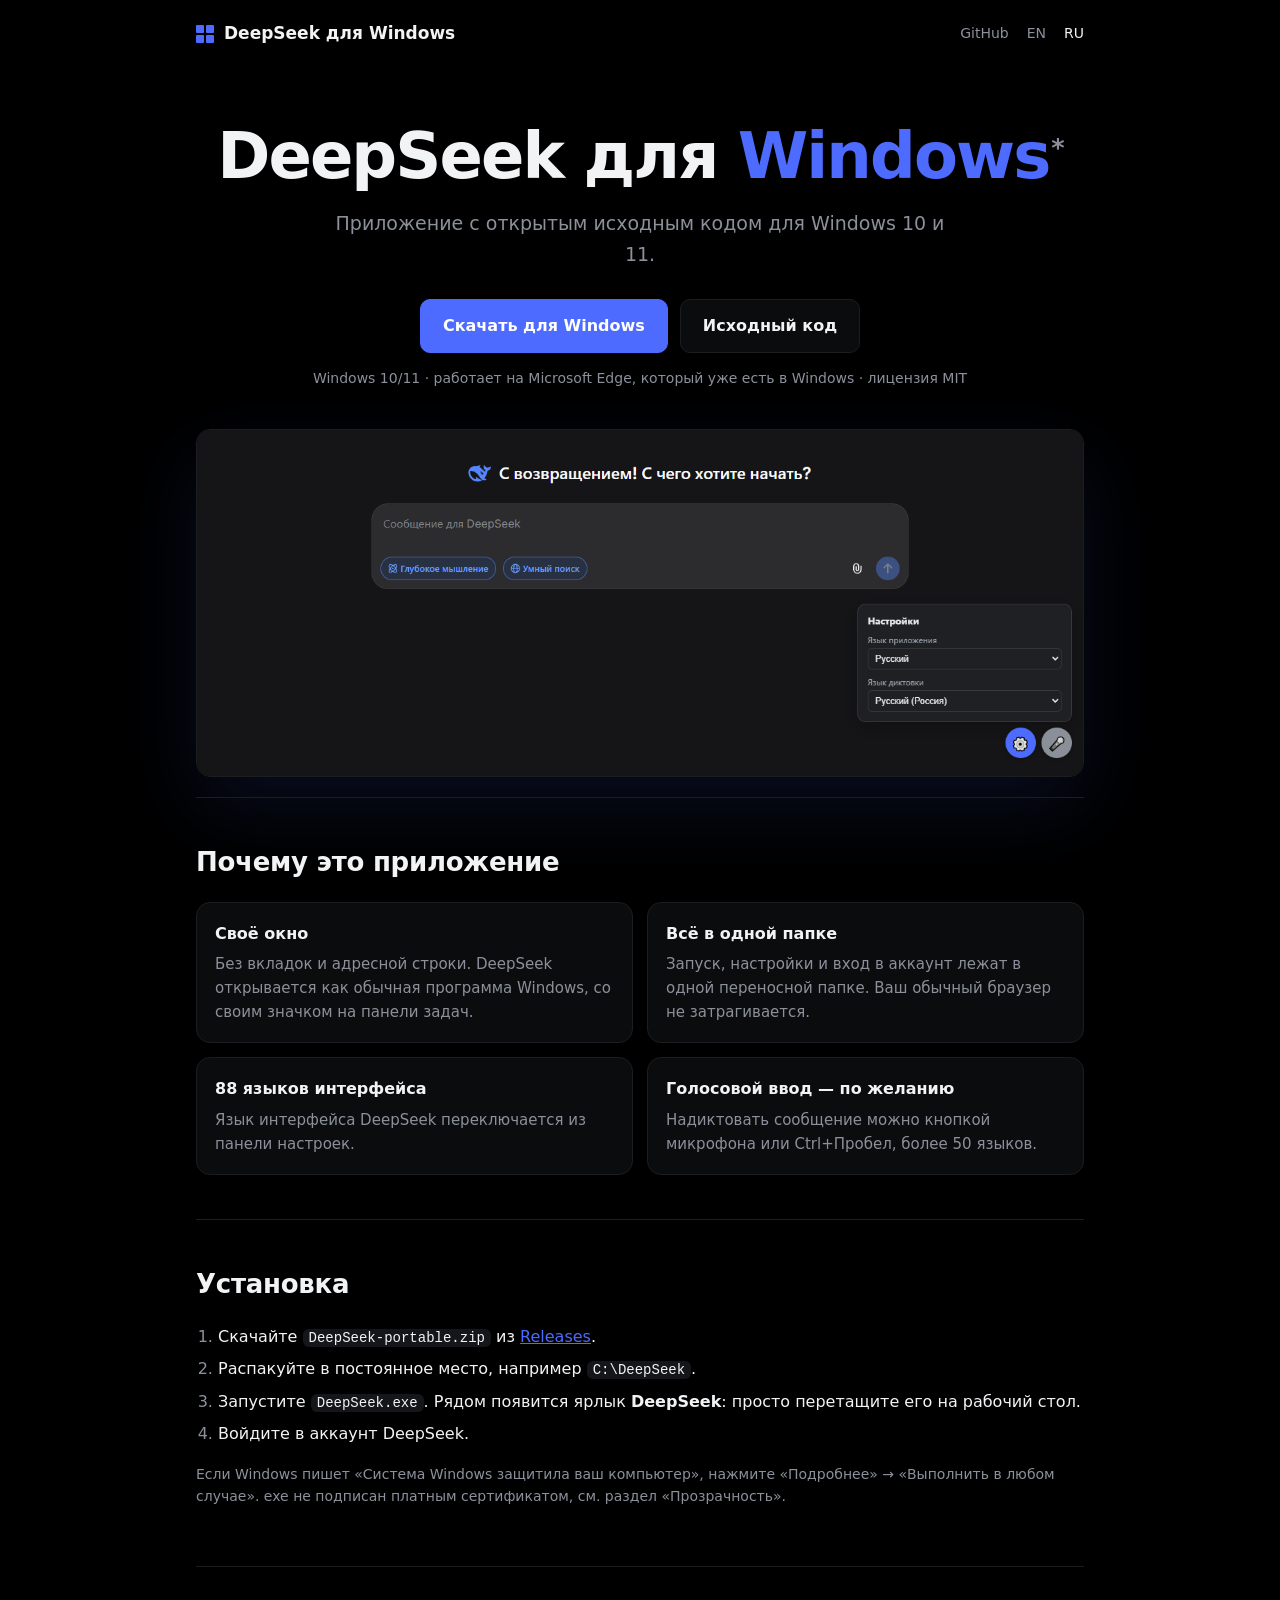
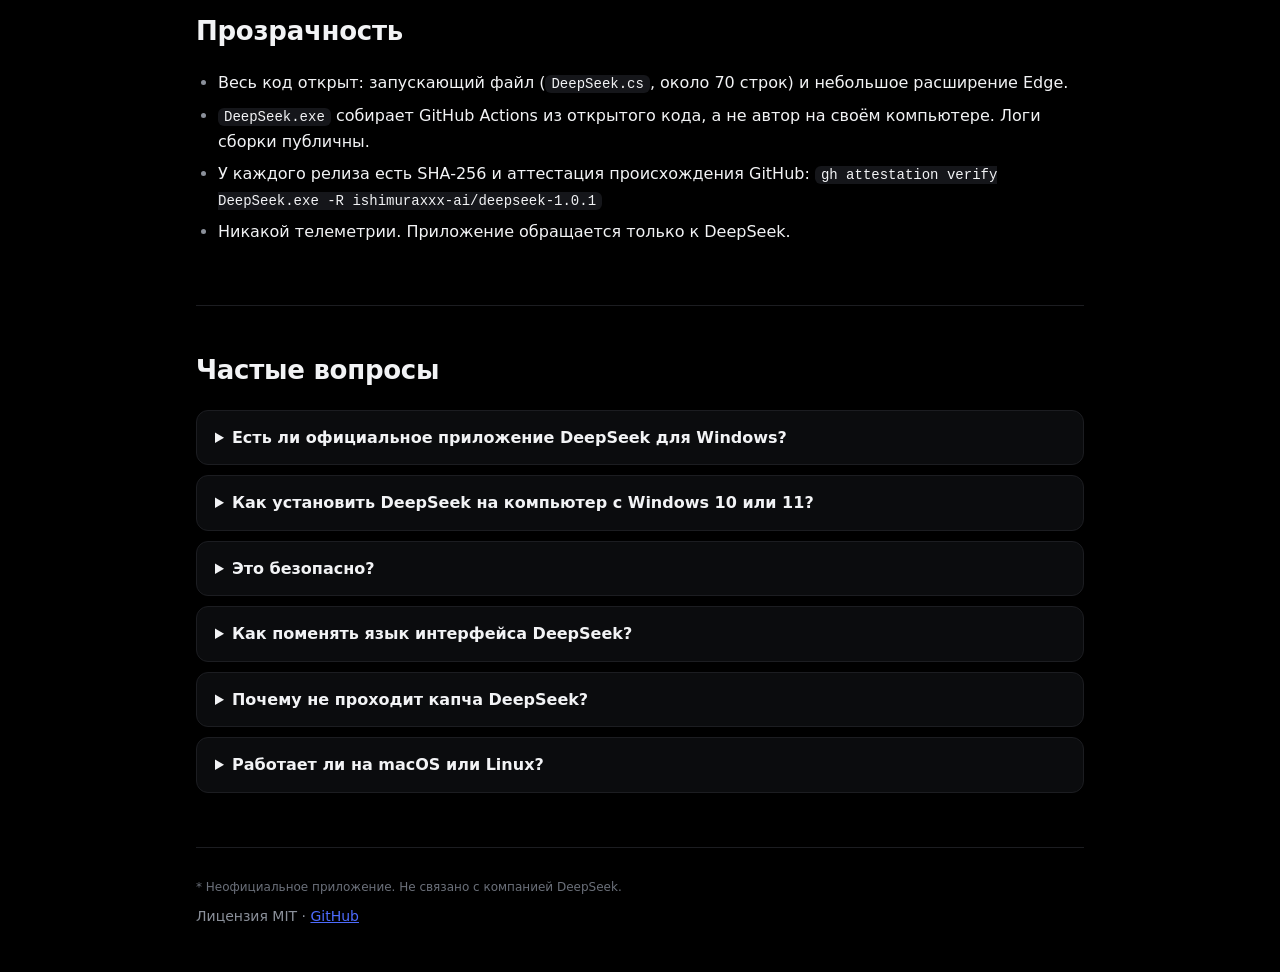
==== docs/ru/index.html @ f9a0f7f0 "DeepSeek for Windows 1.0.1 Unofficial open-source DeepSeek desktop app for Windows 10/11: - DeepSeek" ====
<!doctype html>
<html lang="ru">
<head>
  <meta charset="utf-8">
  <meta name="viewport" content="width=device-width, initial-scale=1">
  <title>DeepSeek для Windows: приложение для Windows 10/11 (бесплатно, открытый код)</title>
  <meta name="description" content="Бесплатное приложение DeepSeek для Windows 10 и 11 с открытым кодом. DeepSeek в отдельном окне с ярлыком и значком на панели задач, 88 языков интерфейса и голосовой ввод. Неофициальное.">
  <link rel="canonical" href="https://ishimuraxxx-ai.github.io/deepseek-1.0.1/ru/">
  <link rel="alternate" hreflang="en" href="https://ishimuraxxx-ai.github.io/deepseek-1.0.1/">
  <link rel="alternate" hreflang="ru" href="https://ishimuraxxx-ai.github.io/deepseek-1.0.1/ru/">
  <link rel="alternate" hreflang="x-default" href="https://ishimuraxxx-ai.github.io/deepseek-1.0.1/">
  <meta property="og:type" content="website">
  <meta property="og:title" content="DeepSeek для Windows: приложение для Windows 10/11">
  <meta property="og:description" content="Бесплатное приложение DeepSeek для Windows 10 и 11 с открытым кодом.">
  <meta property="og:image" content="https://ishimuraxxx-ai.github.io/deepseek-1.0.1/screenshot-ru.png">
  <meta name="theme-color" content="#000000">
  <link rel="icon" href="data:image/svg+xml,%3Csvg xmlns='http://www.w3.org/2000/svg' viewBox='0 0 16 16'%3E%3Crect x='0' y='0' width='7' height='7' fill='%234d6bfe'/%3E%3Crect x='9' y='0' width='7' height='7' fill='%234d6bfe'/%3E%3Crect x='0' y='9' width='7' height='7' fill='%234d6bfe'/%3E%3Crect x='9' y='9' width='7' height='7' fill='%234d6bfe'/%3E%3C/svg%3E">
  <link rel="stylesheet" href="../style.css">
  <script type="application/ld+json">
  {
    "@context": "https://schema.org",
    "@type": "SoftwareApplication",
    "name": "DeepSeek для Windows (DeepSeek Voice Desktop)",
    "applicationCategory": "UtilitiesApplication",
    "operatingSystem": "Windows 10, Windows 11",
    "softwareVersion": "1.0.1",
    "inLanguage": "ru",
    "description": "Неофициальное приложение DeepSeek для Windows 10 и 11 с открытым кодом: DeepSeek в отдельном окне Microsoft Edge с ярлыком и значком на панели задач, 88 языков интерфейса и голосовой ввод.",
    "offers": { "@type": "Offer", "price": "0", "priceCurrency": "RUB" },
    "license": "https://opensource.org/licenses/MIT",
    "downloadUrl": "https://github.com/ishimuraxxx-ai/deepseek-1.0.1/releases/latest",
    "codeRepository": "https://github.com/ishimuraxxx-ai/deepseek-1.0.1",
    "screenshot": "https://ishimuraxxx-ai.github.io/deepseek-1.0.1/screenshot-ru.png"
  }
  </script>
  <script type="application/ld+json">
  {
    "@context": "https://schema.org",
    "@type": "FAQPage",
    "inLanguage": "ru",
    "mainEntity": [
      { "@type": "Question", "name": "Есть ли официальное приложение DeepSeek для Windows?",
        "acceptedAnswer": { "@type": "Answer", "text": "Нет (на сентябрь 2026). У DeepSeek есть сайт chat.deepseek.com и мобильные приложения. В Microsoft Store под именем DeepSeek доступно только Android-приложение для региона «Китай», на Windows 10 оно не работает. DeepSeek для Windows (DeepSeek Voice Desktop) — неофициальная открытая альтернатива: официальный сайт в отдельном окне." } },
      { "@type": "Question", "name": "Как установить DeepSeek на компьютер с Windows 10 или 11?",
        "acceptedAnswer": { "@type": "Answer", "text": "Скачайте DeepSeek-portable.zip со страницы Releases на GitHub, распакуйте и запустите DeepSeek.exe. Рядом появится ярлык DeepSeek, его можно перетащить на рабочий стол." } },
      { "@type": "Question", "name": "Это безопасно?",
        "acceptedAnswer": { "@type": "Answer", "text": "Весь код открыт. DeepSeek.exe собирается публично на GitHub Actions, с контрольными суммами SHA-256 и аттестацией происхождения GitHub. Приложение не собирает данные." } },
      { "@type": "Question", "name": "Как поменять язык интерфейса DeepSeek?",
        "acceptedAnswer": { "@type": "Answer", "text": "Откройте настройки (кнопка с шестерёнкой) и выберите язык приложения. Доступны все 88 языков сайта DeepSeek." } },
      { "@type": "Question", "name": "Почему не проходит капча DeepSeek?",
        "acceptedAnswer": { "@type": "Answer", "text": "Обычно из-за VPN: защита DeepSeek не пропускает адреса дата-центров. Выключите VPN на время входа или добавьте в исключения deepseek.com, fengkongcloud.com, fengkongcloud.cn и awswaf.com." } }
    ]
  }
  </script>
</head>
<body>
  <div class="wrap">
    <header>
      <a class="brand" href="index.html"><span class="win"><i></i><i></i><i></i><i></i></span>DeepSeek для Windows</a>
      <nav>
        <a href="https://github.com/ishimuraxxx-ai/deepseek-1.0.1">GitHub</a>
        <a href="../index.html" hreflang="en">EN</a>
        <a href="index.html" aria-current="page">RU</a>
      </nav>
    </header>

    <main>
      <section class="hero">
        <h1>DeepSeek для <span>Windows</span><sup>*</sup></h1>
        <p class="lead">Приложение с открытым исходным кодом для Windows 10 и 11.</p>
        <div class="cta">
          <a class="btn primary" href="https://github.com/ishimuraxxx-ai/deepseek-1.0.1/releases/latest">Скачать для Windows</a>
          <a class="btn" href="https://github.com/ishimuraxxx-ai/deepseek-1.0.1">Исходный код</a>
        </div>
        <p class="note">Windows 10/11 · работает на Microsoft Edge, который уже есть в Windows · лицензия MIT</p>
        <div class="shot"><img src="../screenshot-ru.png" width="1280" height="500" alt="DeepSeek для Windows: чат DeepSeek в отдельном окне с панелью настроек"></div>
      </section>

      <section>
        <h2>Почему это приложение</h2>
        <div class="grid">
          <div class="card"><h3>Своё окно</h3><p>Без вкладок и адресной строки. DeepSeek открывается как обычная программа Windows, со своим значком на панели задач.</p></div>
          <div class="card"><h3>Всё в одной папке</h3><p>Запуск, настройки и вход в аккаунт лежат в одной переносной папке. Ваш обычный браузер не затрагивается.</p></div>
          <div class="card"><h3>88 языков интерфейса</h3><p>Язык интерфейса DeepSeek переключается из панели настроек.</p></div>
          <div class="card"><h3>Голосовой ввод — по желанию</h3><p>Надиктовать сообщение можно кнопкой микрофона или Ctrl+Пробел, более 50 языков.</p></div>
        </div>
      </section>

      <section>
        <h2>Установка</h2>
        <ol>
          <li>Скачайте <code>DeepSeek-portable.zip</code> из <a href="https://github.com/ishimuraxxx-ai/deepseek-1.0.1/releases/latest">Releases</a>.</li>
          <li>Распакуйте в постоянное место, например <code>C:\DeepSeek</code>.</li>
          <li>Запустите <code>DeepSeek.exe</code>. Рядом появится ярлык <b>DeepSeek</b>: просто перетащите его на рабочий стол.</li>
          <li>Войдите в аккаунт DeepSeek.</li>
        </ol>
        <p class="note">Если Windows пишет «Система Windows защитила ваш компьютер», нажмите «Подробнее» → «Выполнить в любом случае». exe не подписан платным сертификатом, см. раздел «Прозрачность».</p>
      </section>

      <section>
        <h2>Прозрачность</h2>
        <ul>
          <li>Весь код открыт: запускающий файл (<code>DeepSeek.cs</code>, около 70 строк) и небольшое расширение Edge.</li>
          <li><code>DeepSeek.exe</code> собирает GitHub Actions из открытого кода, а не автор на своём компьютере. Логи сборки публичны.</li>
          <li>У каждого релиза есть SHA-256 и аттестация происхождения GitHub: <code>gh attestation verify DeepSeek.exe -R ishimuraxxx-ai/deepseek-1.0.1</code></li>
          <li>Никакой телеметрии. Приложение обращается только к DeepSeek.</li>
        </ul>
      </section>

      <section>
        <h2>Частые вопросы</h2>
        <details><summary>Есть ли официальное приложение DeepSeek для Windows?</summary>
          <p>Нет (на сентябрь 2026). У DeepSeek есть сайт chat.deepseek.com и мобильные приложения. В Microsoft Store под именем DeepSeek доступно только Android-приложение для региона «Китай», на Windows 10 оно не работает. Этот проект — неофициальная открытая альтернатива: официальный сайт в отдельном окне.</p></details>
        <details><summary>Как установить DeepSeek на компьютер с Windows 10 или 11?</summary>
          <p>Скачайте DeepSeek-portable.zip из Releases, распакуйте и запустите DeepSeek.exe. Рядом появится ярлык DeepSeek: перетащите его на рабочий стол.</p></details>
        <details><summary>Это безопасно?</summary>
          <p>Весь код открыт, exe собирается публично на GitHub Actions с контрольными суммами и аттестацией происхождения. Приложение не собирает данные и хранит вход в аккаунт только в своей папке.</p></details>
        <details><summary>Как поменять язык интерфейса DeepSeek?</summary>
          <p>⚙️ → «Язык приложения». Доступны все 88 языков сайта.</p></details>
        <details><summary>Почему не проходит капча DeepSeek?</summary>
          <p>Обычно из-за VPN. Выключите его на время входа или добавьте в исключения deepseek.com, fengkongcloud.com, fengkongcloud.cn и awswaf.com.</p></details>
        <details><summary>Работает ли на macOS или Linux?</summary>
          <p>Нет, только Windows 10/11 с Microsoft Edge.</p></details>
      </section>
    </main>

    <footer>
      <p class="fine">* Неофициальное приложение. Не связано с компанией DeepSeek.</p>
      Лицензия MIT · <a href="https://github.com/ishimuraxxx-ai/deepseek-1.0.1">GitHub</a>
    </footer>
  </div>
</body>
</html>
---- docs/style.css ----
:root {
  --bg: #000000; --fg: #f2f3f5; --muted: #8b909a; --line: #1c1d21; --card: #0b0c0e;
  --accent: #4d6bfe; --accent-fg: #ffffff; --code: #15161a;
  color-scheme: dark;
}
* { box-sizing: border-box; }
html { -webkit-text-size-adjust: 100%; }
body {
  margin: 0; background: var(--bg); color: var(--fg);
  font: 16px/1.6 system-ui, -apple-system, "Segoe UI", Roboto, sans-serif;
}
.wrap { max-width: 920px; margin: 0 auto; padding: 0 16px; }
header { padding: 20px 0; display: flex; justify-content: space-between; align-items: center; gap: 12px; }
header .brand { display: flex; align-items: center; gap: 10px; font-weight: 700; font-size: 17px; color: var(--fg); text-decoration: none; }
header .brand .win { width: 18px; height: 18px; display: grid; grid-template-columns: 1fr 1fr; gap: 2px; }
header .brand .win i { background: var(--accent); border-radius: 1px; }
header nav { display: flex; gap: 18px; font-size: 14px; }
header nav a { color: var(--muted); text-decoration: none; }
header nav a:hover, header nav a[aria-current] { color: var(--fg); }
.hero { padding: 56px 0 12px; text-align: center; }
.badge { display: inline-block; font-size: 13px; color: var(--muted); border: 1px solid var(--line); border-radius: 999px; padding: 4px 12px; margin-bottom: 20px; }
.hero h1 { font-size: clamp(34px, 7vw, 64px); line-height: 1.05; margin: 0 0 18px; letter-spacing: -0.03em; font-weight: 800; }
.hero h1 span { color: var(--accent); }
.hero h1 sup { font-size: .4em; color: var(--muted); font-weight: 600; vertical-align: super; margin-left: 2px; }
.hero p.lead { font-size: 19px; color: var(--muted); margin: 0 auto 30px; max-width: 640px; }
.cta { display: flex; flex-wrap: wrap; justify-content: center; gap: 12px; margin-bottom: 14px; }
.btn {
  display: inline-block; padding: 13px 22px; border-radius: 10px; font-weight: 600; text-decoration: none;
  border: 1px solid var(--line); color: var(--fg); background: var(--card);
}
.btn:hover { border-color: #33353b; }
.btn.primary { background: var(--accent); border-color: var(--accent); color: var(--accent-fg); }
.btn.primary:hover { filter: brightness(1.08); }
.note { font-size: 14px; color: var(--muted); }
.shot { margin: 40px 0 8px; border-radius: 14px; overflow: hidden; border: 1px solid var(--line); box-shadow: 0 30px 80px rgba(77,107,254,.12); }
.shot img { display: block; width: 100%; height: auto; }
section { padding: 44px 0; border-top: 1px solid var(--line); }
section.hero { border-top: none; }
h2 { font-size: 26px; margin: 0 0 18px; letter-spacing: -0.01em; }
.grid { display: grid; grid-template-columns: repeat(2, 1fr); gap: 14px; }
@media (max-width: 640px) { .grid { grid-template-columns: 1fr; } }
.card { background: var(--card); border: 1px solid var(--line); border-radius: 14px; padding: 18px; }
.card h3 { margin: 0 0 6px; font-size: 16px; }
.card p { margin: 0; color: var(--muted); font-size: 15px; }
ol, ul { padding-left: 22px; }
li { margin: 7px 0; }
li::marker { color: var(--muted); }
code, pre { font-family: ui-monospace, Consolas, monospace; font-size: 14px; background: var(--code); border-radius: 6px; }
code { padding: 1px 6px; }
details { border: 1px solid var(--line); border-radius: 12px; padding: 14px 18px; margin: 10px 0; background: var(--card); }
summary { cursor: pointer; font-weight: 600; }
details p { margin: 10px 0 0; color: var(--muted); }
a { color: var(--accent); }
footer { padding: 30px 0 44px; border-top: 1px solid var(--line); color: var(--muted); font-size: 14px; }
footer .fine { margin: 0 0 8px; font-size: 12px; color: #6b707a; }
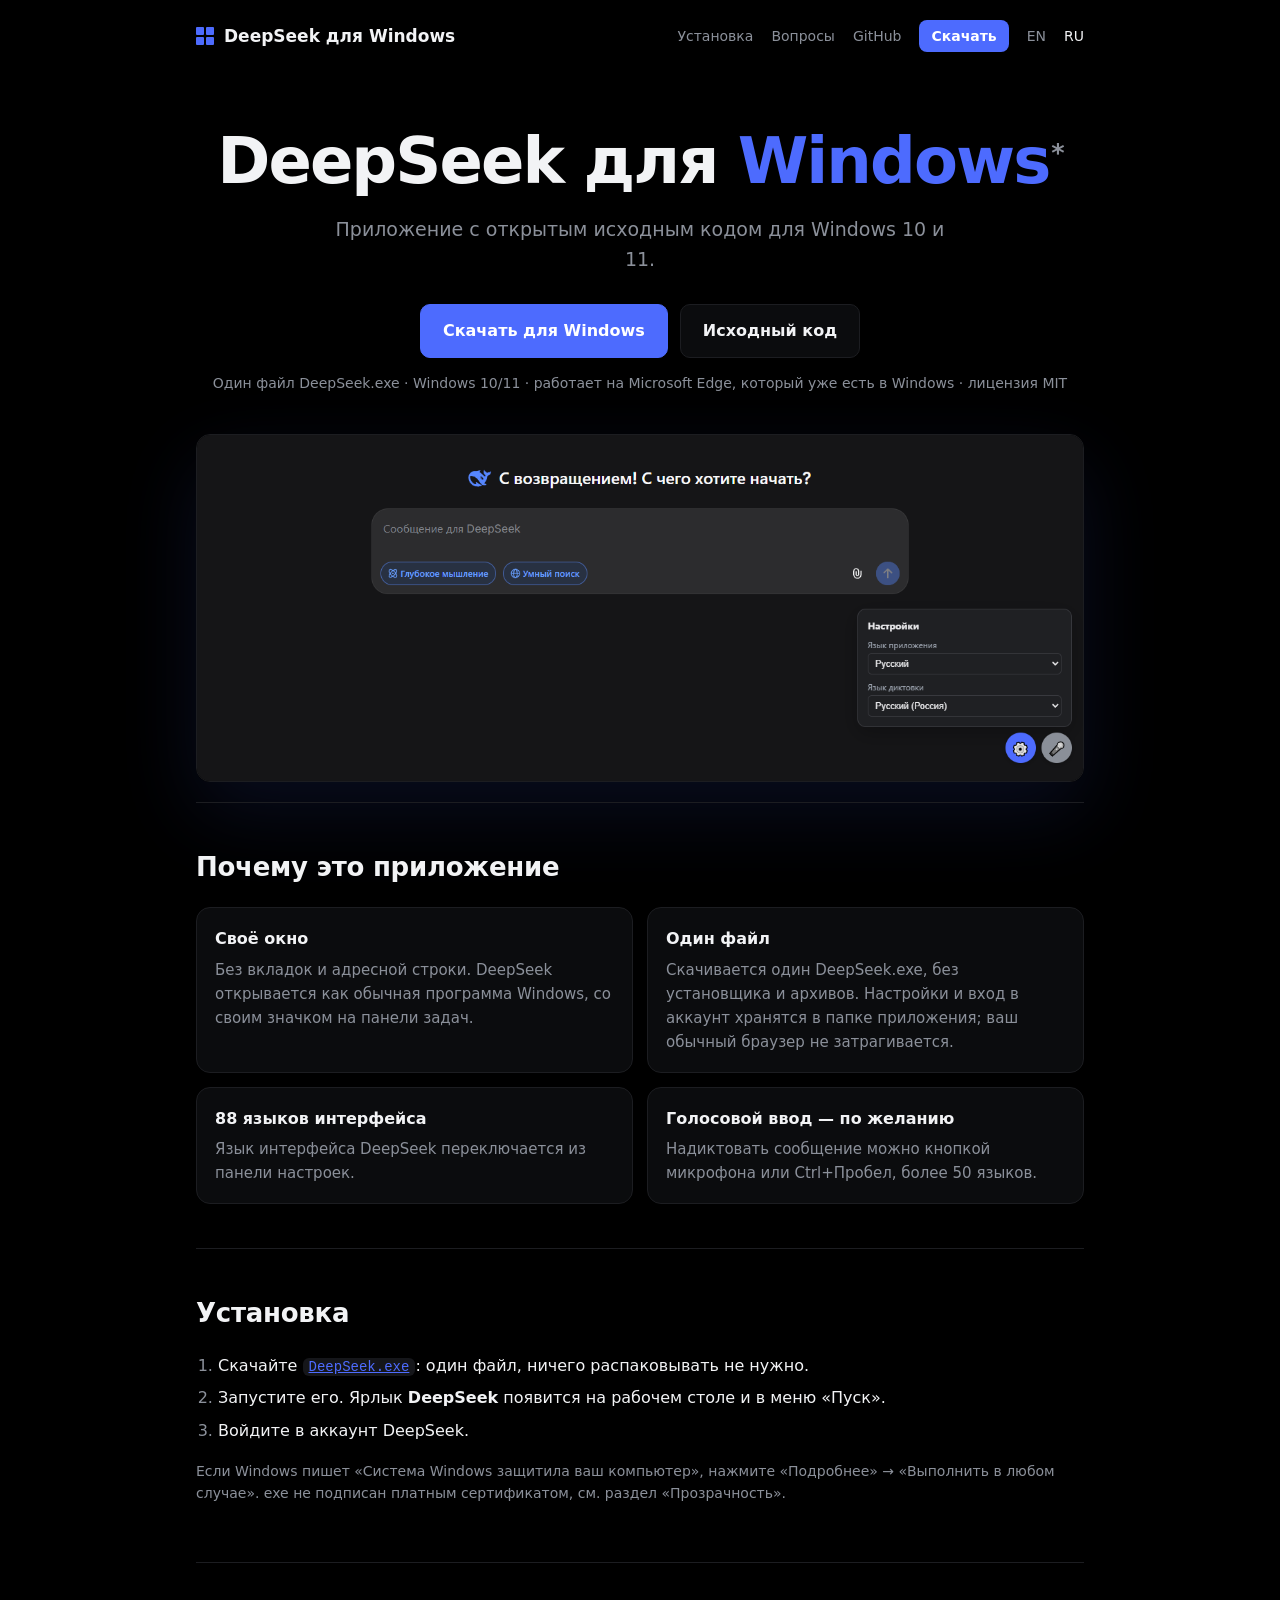
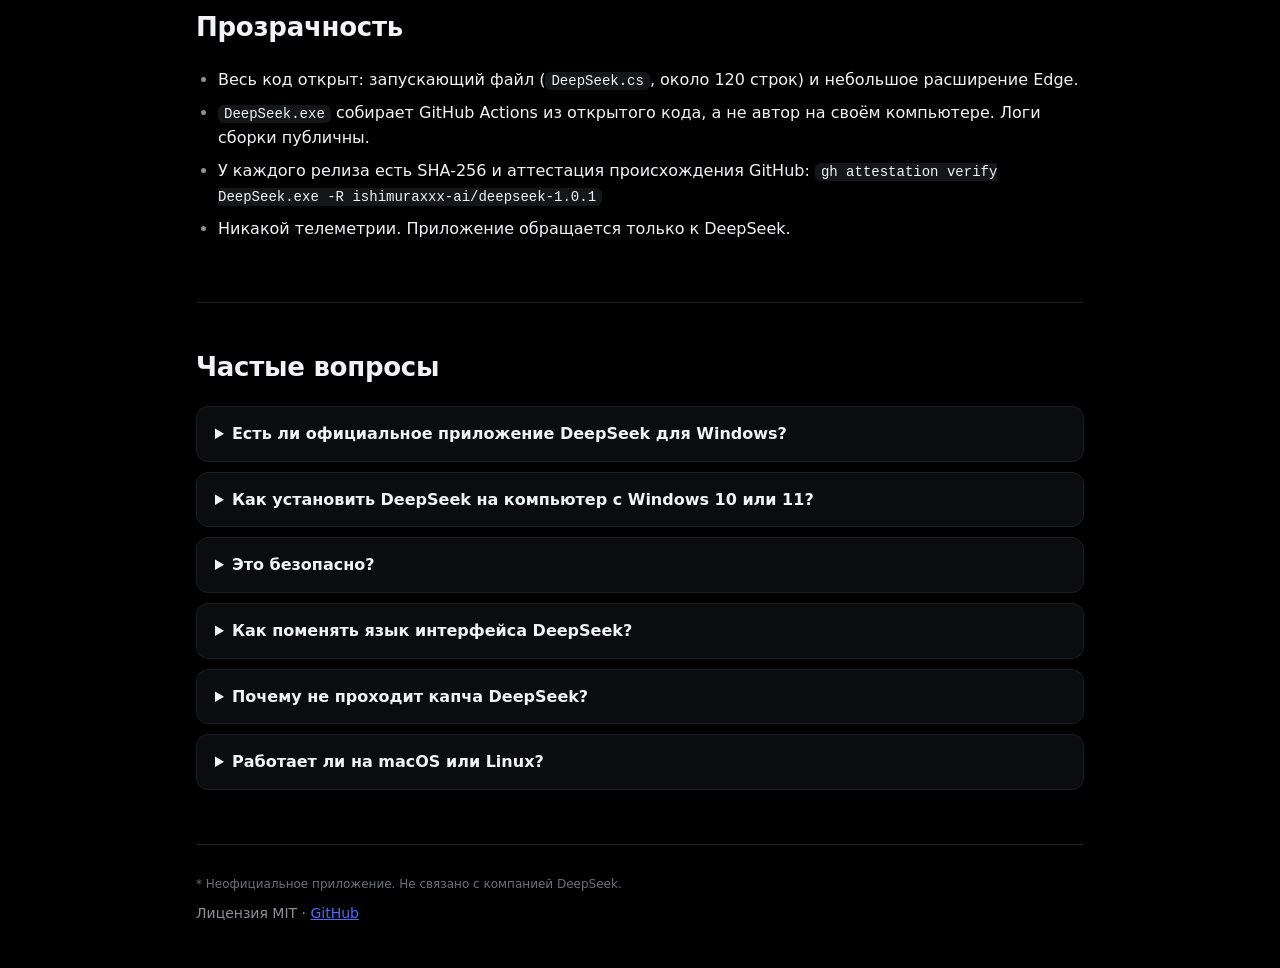
==== commit da7c35a8: "One-file download: DeepSeek.exe with the extension built in - build.ps1 embeds extension/ into DeepS" ====
--- a/docs/ru/index.html
+++ b/docs/ru/index.html
@@ -23,12 +23,12 @@
     "name": "DeepSeek для Windows (DeepSeek Voice Desktop)",
     "applicationCategory": "UtilitiesApplication",
     "operatingSystem": "Windows 10, Windows 11",
-    "softwareVersion": "1.0.1",
+    "softwareVersion": "1.0.2",
     "inLanguage": "ru",
     "description": "Неофициальное приложение DeepSeek для Windows 10 и 11 с открытым кодом: DeepSeek в отдельном окне Microsoft Edge с ярлыком и значком на панели задач, 88 языков интерфейса и голосовой ввод.",
     "offers": { "@type": "Offer", "price": "0", "priceCurrency": "RUB" },
     "license": "https://opensource.org/licenses/MIT",
-    "downloadUrl": "https://github.com/ishimuraxxx-ai/deepseek-1.0.1/releases/latest",
+    "downloadUrl": "https://github.com/ishimuraxxx-ai/deepseek-1.0.1/releases/latest/download/DeepSeek.exe",
     "codeRepository": "https://github.com/ishimuraxxx-ai/deepseek-1.0.1",
     "screenshot": "https://ishimuraxxx-ai.github.io/deepseek-1.0.1/screenshot-ru.png"
   }
@@ -42,7 +42,7 @@
       { "@type": "Question", "name": "Есть ли официальное приложение DeepSeek для Windows?",
         "acceptedAnswer": { "@type": "Answer", "text": "Нет (на сентябрь 2026). У DeepSeek есть сайт chat.deepseek.com и мобильные приложения. В Microsoft Store под именем DeepSeek доступно только Android-приложение для региона «Китай», на Windows 10 оно не работает. DeepSeek для Windows (DeepSeek Voice Desktop) — неофициальная открытая альтернатива: официальный сайт в отдельном окне." } },
       { "@type": "Question", "name": "Как установить DeepSeek на компьютер с Windows 10 или 11?",
-        "acceptedAnswer": { "@type": "Answer", "text": "Скачайте DeepSeek-portable.zip со страницы Releases на GitHub, распакуйте и запустите DeepSeek.exe. Рядом появится ярлык DeepSeek, его можно перетащить на рабочий стол." } },
+        "acceptedAnswer": { "@type": "Answer", "text": "Скачайте DeepSeek.exe (один файл) со страницы Releases на GitHub и запустите. Ярлык DeepSeek появится на рабочем столе и в меню «Пуск»." } },
       { "@type": "Question", "name": "Это безопасно?",
         "acceptedAnswer": { "@type": "Answer", "text": "Весь код открыт. DeepSeek.exe собирается публично на GitHub Actions, с контрольными суммами SHA-256 и аттестацией происхождения GitHub. Приложение не собирает данные." } },
       { "@type": "Question", "name": "Как поменять язык интерфейса DeepSeek?",
@@ -58,7 +58,10 @@
     <header>
       <a class="brand" href="index.html"><span class="win"><i></i><i></i><i></i><i></i></span>DeepSeek для Windows</a>
       <nav>
+        <a href="#install">Установка</a>
+        <a href="#faq">Вопросы</a>
         <a href="https://github.com/ishimuraxxx-ai/deepseek-1.0.1">GitHub</a>
+        <a class="dl" href="https://github.com/ishimuraxxx-ai/deepseek-1.0.1/releases/latest/download/DeepSeek.exe">Скачать</a>
         <a href="../index.html" hreflang="en">EN</a>
         <a href="index.html" aria-current="page">RU</a>
       </nav>
@@ -69,10 +72,10 @@
         <h1>DeepSeek для <span>Windows</span><sup>*</sup></h1>
         <p class="lead">Приложение с открытым исходным кодом для Windows 10 и 11.</p>
         <div class="cta">
-          <a class="btn primary" href="https://github.com/ishimuraxxx-ai/deepseek-1.0.1/releases/latest">Скачать для Windows</a>
+          <a class="btn primary" href="https://github.com/ishimuraxxx-ai/deepseek-1.0.1/releases/latest/download/DeepSeek.exe">Скачать для Windows</a>
           <a class="btn" href="https://github.com/ishimuraxxx-ai/deepseek-1.0.1">Исходный код</a>
         </div>
-        <p class="note">Windows 10/11 · работает на Microsoft Edge, который уже есть в Windows · лицензия MIT</p>
+        <p class="note">Один файл DeepSeek.exe · Windows 10/11 · работает на Microsoft Edge, который уже есть в Windows · лицензия MIT</p>
         <div class="shot"><img src="../screenshot-ru.png" width="1280" height="500" alt="DeepSeek для Windows: чат DeepSeek в отдельном окне с панелью настроек"></div>
       </section>
 
@@ -80,18 +83,17 @@
         <h2>Почему это приложение</h2>
         <div class="grid">
           <div class="card"><h3>Своё окно</h3><p>Без вкладок и адресной строки. DeepSeek открывается как обычная программа Windows, со своим значком на панели задач.</p></div>
-          <div class="card"><h3>Всё в одной папке</h3><p>Запуск, настройки и вход в аккаунт лежат в одной переносной папке. Ваш обычный браузер не затрагивается.</p></div>
+          <div class="card"><h3>Один файл</h3><p>Скачивается один DeepSeek.exe, без установщика и архивов. Настройки и вход в аккаунт хранятся в папке приложения; ваш обычный браузер не затрагивается.</p></div>
           <div class="card"><h3>88 языков интерфейса</h3><p>Язык интерфейса DeepSeek переключается из панели настроек.</p></div>
           <div class="card"><h3>Голосовой ввод — по желанию</h3><p>Надиктовать сообщение можно кнопкой микрофона или Ctrl+Пробел, более 50 языков.</p></div>
         </div>
       </section>
 
-      <section>
+      <section id="install">
         <h2>Установка</h2>
         <ol>
-          <li>Скачайте <code>DeepSeek-portable.zip</code> из <a href="https://github.com/ishimuraxxx-ai/deepseek-1.0.1/releases/latest">Releases</a>.</li>
-          <li>Распакуйте в постоянное место, например <code>C:\DeepSeek</code>.</li>
-          <li>Запустите <code>DeepSeek.exe</code>. Рядом появится ярлык <b>DeepSeek</b>: просто перетащите его на рабочий стол.</li>
+          <li>Скачайте <a href="https://github.com/ishimuraxxx-ai/deepseek-1.0.1/releases/latest/download/DeepSeek.exe"><code>DeepSeek.exe</code></a>: один файл, ничего распаковывать не нужно.</li>
+          <li>Запустите его. Ярлык <b>DeepSeek</b> появится на рабочем столе и в меню «Пуск».</li>
           <li>Войдите в аккаунт DeepSeek.</li>
         </ol>
         <p class="note">Если Windows пишет «Система Windows защитила ваш компьютер», нажмите «Подробнее» → «Выполнить в любом случае». exe не подписан платным сертификатом, см. раздел «Прозрачность».</p>
@@ -100,19 +102,19 @@
       <section>
         <h2>Прозрачность</h2>
         <ul>
-          <li>Весь код открыт: запускающий файл (<code>DeepSeek.cs</code>, около 70 строк) и небольшое расширение Edge.</li>
+          <li>Весь код открыт: запускающий файл (<code>DeepSeek.cs</code>, около 120 строк) и небольшое расширение Edge.</li>
           <li><code>DeepSeek.exe</code> собирает GitHub Actions из открытого кода, а не автор на своём компьютере. Логи сборки публичны.</li>
           <li>У каждого релиза есть SHA-256 и аттестация происхождения GitHub: <code>gh attestation verify DeepSeek.exe -R ishimuraxxx-ai/deepseek-1.0.1</code></li>
           <li>Никакой телеметрии. Приложение обращается только к DeepSeek.</li>
         </ul>
       </section>
 
-      <section>
+      <section id="faq">
         <h2>Частые вопросы</h2>
         <details><summary>Есть ли официальное приложение DeepSeek для Windows?</summary>
           <p>Нет (на сентябрь 2026). У DeepSeek есть сайт chat.deepseek.com и мобильные приложения. В Microsoft Store под именем DeepSeek доступно только Android-приложение для региона «Китай», на Windows 10 оно не работает. Этот проект — неофициальная открытая альтернатива: официальный сайт в отдельном окне.</p></details>
         <details><summary>Как установить DeepSeek на компьютер с Windows 10 или 11?</summary>
-          <p>Скачайте DeepSeek-portable.zip из Releases, распакуйте и запустите DeepSeek.exe. Рядом появится ярлык DeepSeek: перетащите его на рабочий стол.</p></details>
+          <p>Скачайте DeepSeek.exe из Releases (один файл) и запустите. Ярлык DeepSeek появится на рабочем столе и в меню «Пуск».</p></details>
         <details><summary>Это безопасно?</summary>
           <p>Весь код открыт, exe собирается публично на GitHub Actions с контрольными суммами и аттестацией происхождения. Приложение не собирает данные и хранит вход в аккаунт только в своей папке.</p></details>
         <details><summary>Как поменять язык интерфейса DeepSeek?</summary>
--- a/docs/style.css
+++ b/docs/style.css
@@ -14,9 +14,12 @@
 header .brand { display: flex; align-items: center; gap: 10px; font-weight: 700; font-size: 17px; color: var(--fg); text-decoration: none; }
 header .brand .win { width: 18px; height: 18px; display: grid; grid-template-columns: 1fr 1fr; gap: 2px; }
 header .brand .win i { background: var(--accent); border-radius: 1px; }
-header nav { display: flex; gap: 18px; font-size: 14px; }
+header nav { display: flex; flex-wrap: wrap; justify-content: flex-end; align-items: center; gap: 6px 18px; font-size: 14px; }
 header nav a { color: var(--muted); text-decoration: none; }
 header nav a:hover, header nav a[aria-current] { color: var(--fg); }
+header nav a.dl { color: var(--accent-fg); background: var(--accent); padding: 5px 12px; border-radius: 8px; font-weight: 600; }
+header nav a.dl:hover { filter: brightness(1.08); }
+@media (max-width: 560px) { header nav a[href^="#"] { display: none; } }
 .hero { padding: 56px 0 12px; text-align: center; }
 .badge { display: inline-block; font-size: 13px; color: var(--muted); border: 1px solid var(--line); border-radius: 999px; padding: 4px 12px; margin-bottom: 20px; }
 .hero h1 { font-size: clamp(34px, 7vw, 64px); line-height: 1.05; margin: 0 0 18px; letter-spacing: -0.03em; font-weight: 800; }
